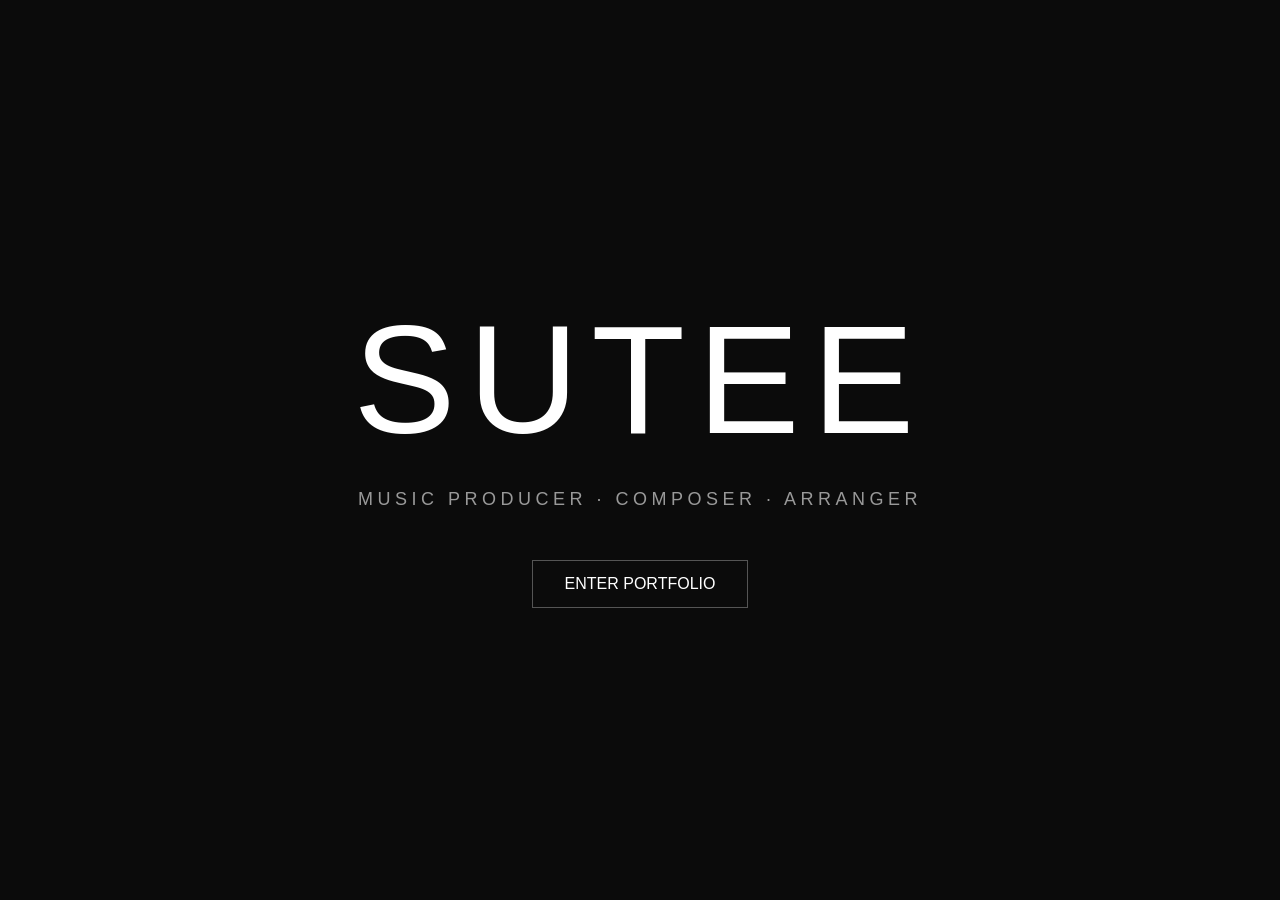
==== index.html @ 7c0ef277 "Create index.html" ====
<!DOCTYPE html>
<html lang="th">
<head>
    <meta charset="UTF-8">
    <meta name="viewport" content="width=device-width, initial-scale=1.0">
    <title>Sutee — Music Producer</title>

    <style>
        * {
            box-sizing: border-box;
            margin: 0;
            padding: 0;
        }

        body {
            background: #0b0b0b;
            color: #ffffff;
            font-family: Arial, sans-serif;
        }

        .hero {
            min-height: 100vh;
            display: flex;
            align-items: center;
            justify-content: center;
            text-align: center;
            padding: 40px;
        }

        .hero h1 {
            font-size: clamp(60px, 12vw, 160px);
            letter-spacing: 0.08em;
            font-weight: 300;
        }

        .hero p {
            margin-top: 20px;
            font-size: 18px;
            letter-spacing: 0.25em;
            color: #999;
        }

        .enter {
            display: inline-block;
            margin-top: 50px;
            padding: 14px 32px;
            border: 1px solid #555;
            color: white;
            text-decoration: none;
            transition: 0.3s;
        }

        .enter:hover {
            background: white;
            color: black;
        }
    </style>
</head>

<body>

    <section class="hero">

        <div>
            <h1>SUTEE</h1>

            <p>
                MUSIC PRODUCER · COMPOSER · ARRANGER
            </p>

            <a href="#" class="enter">
                ENTER PORTFOLIO
            </a>
        </div>

    </section>

</body>
</html>
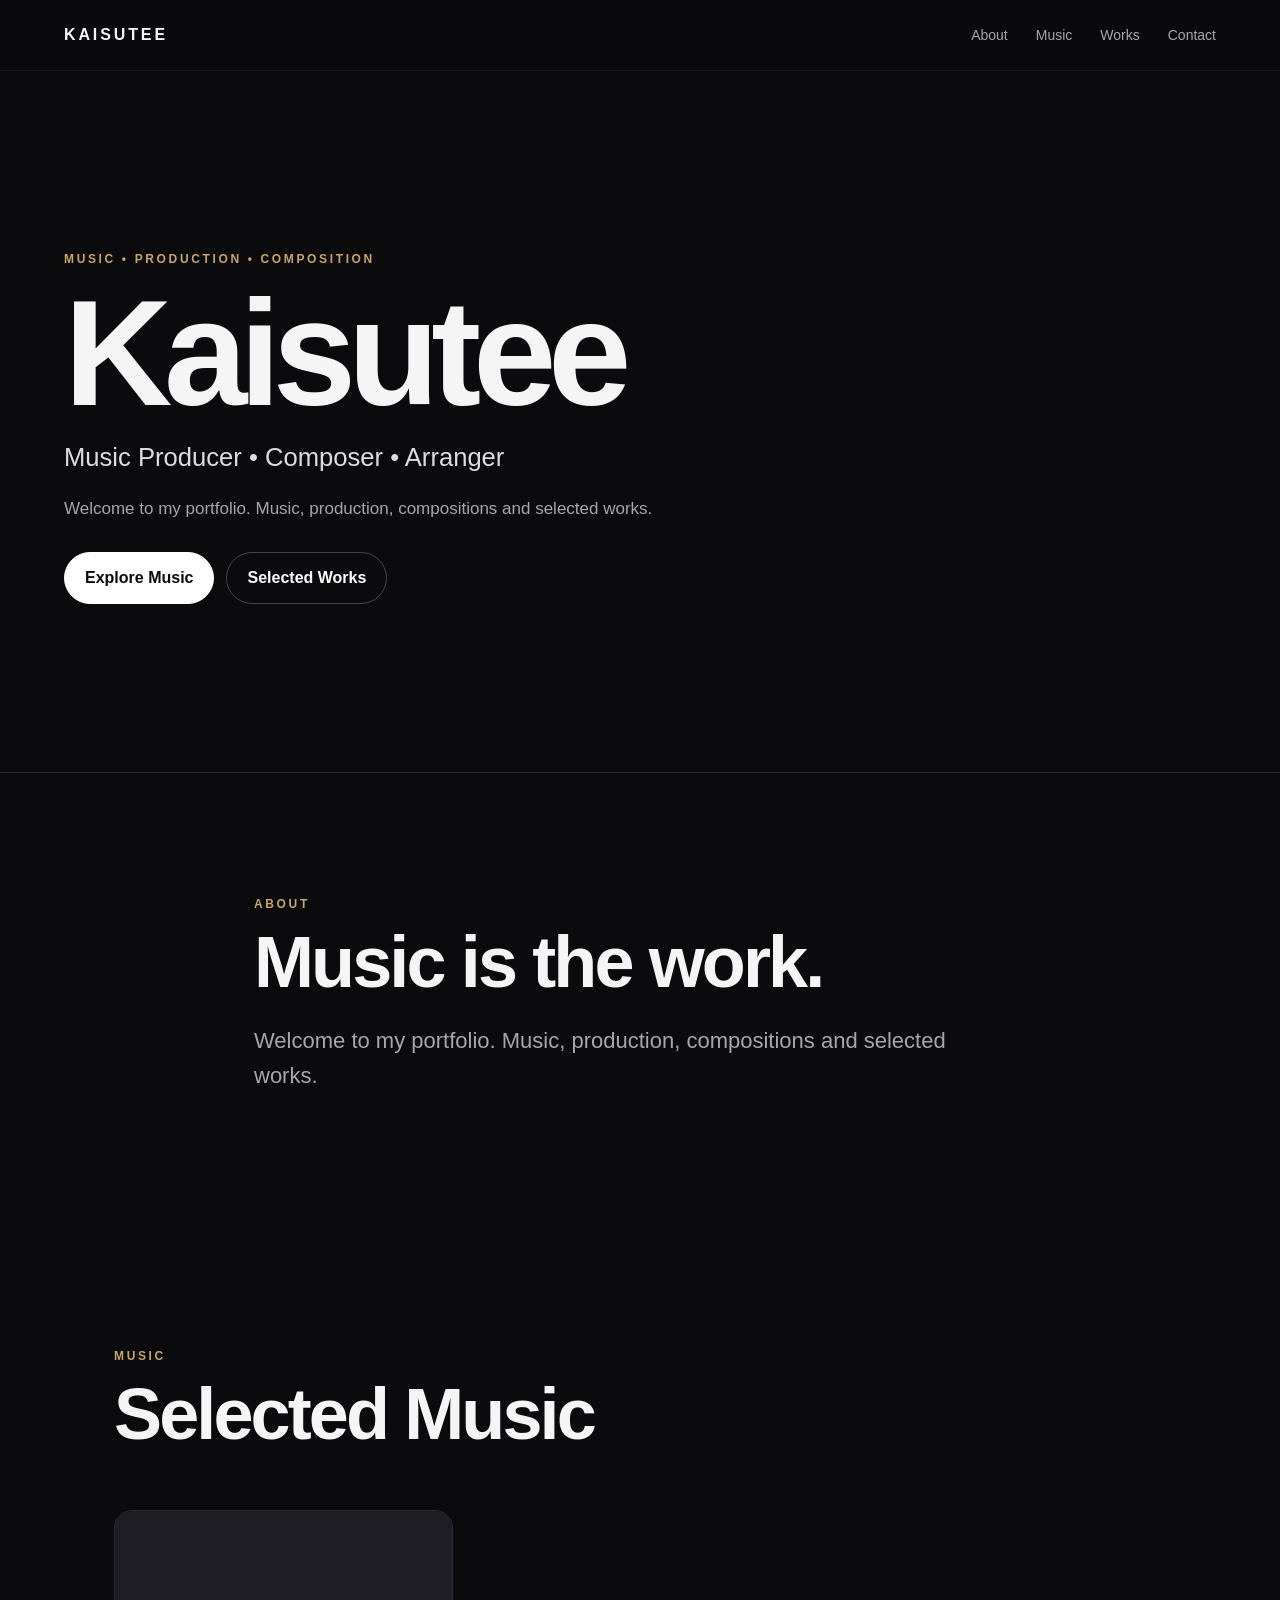
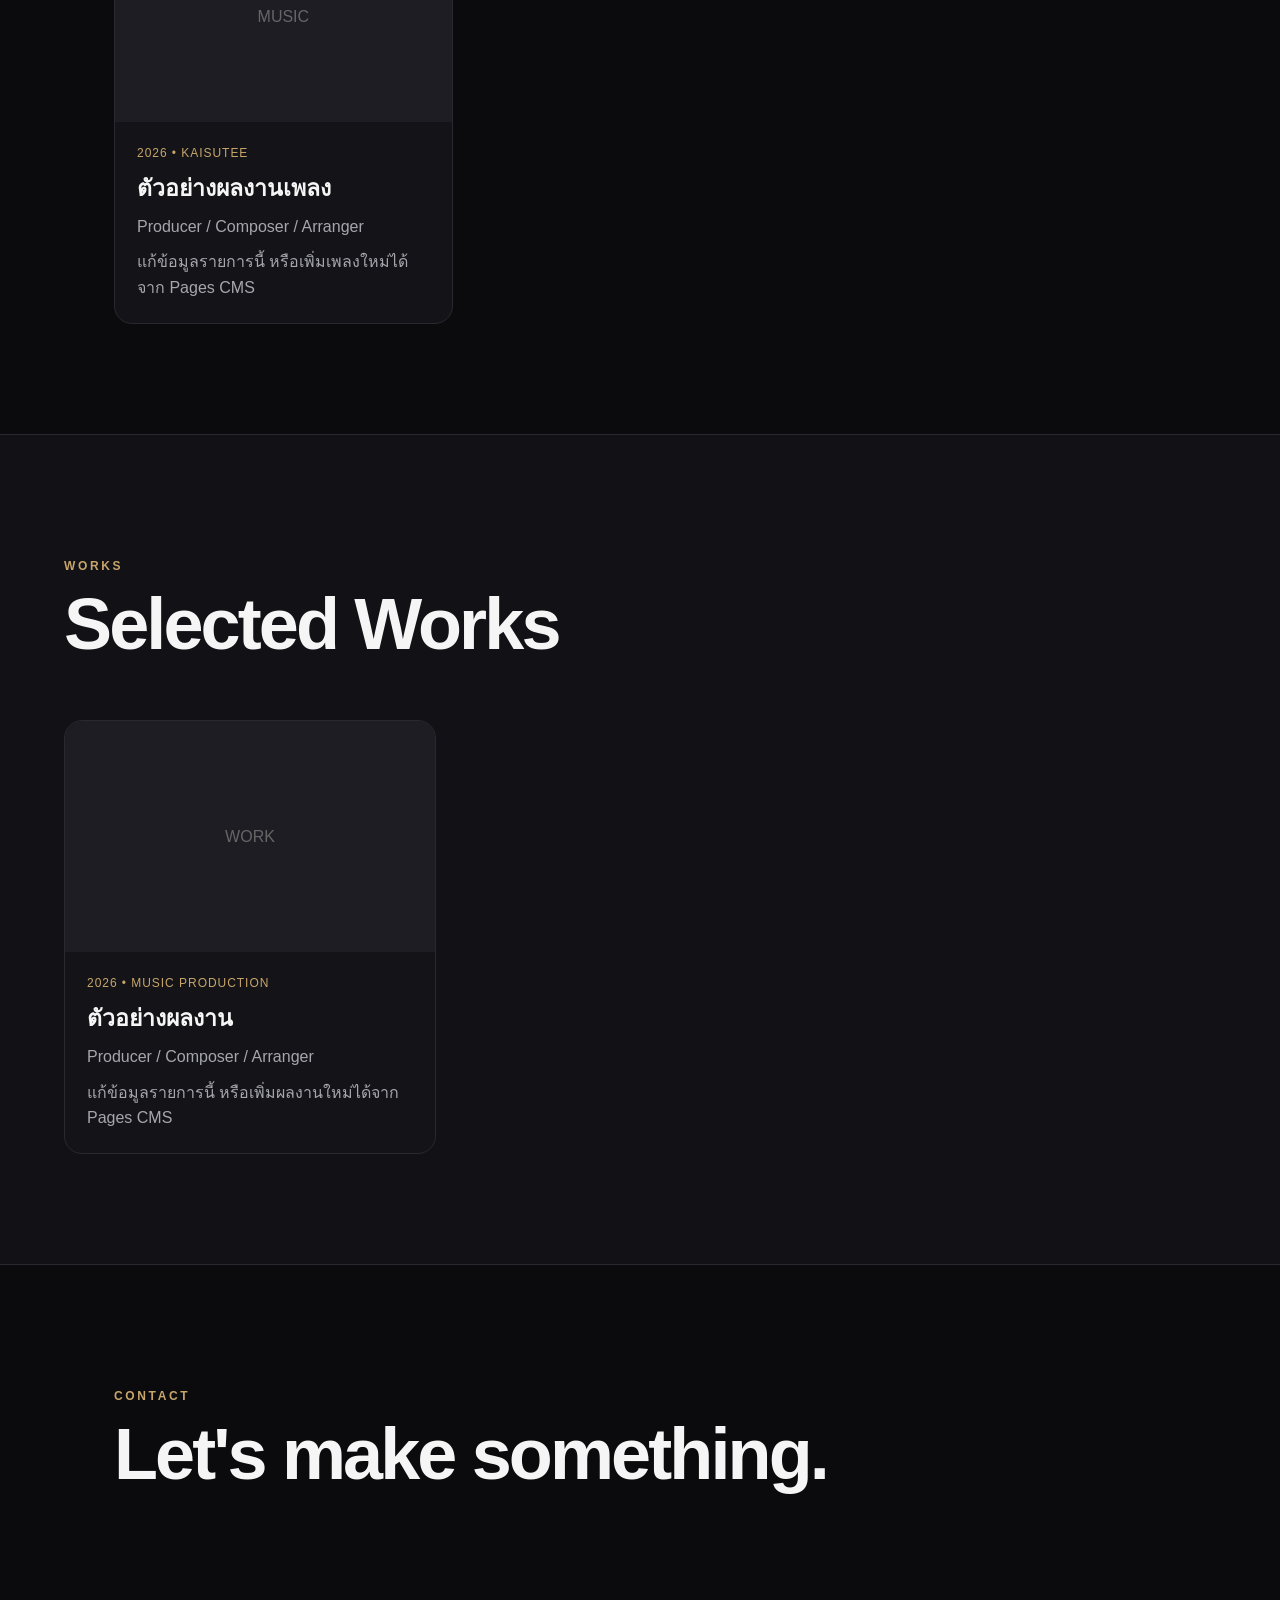
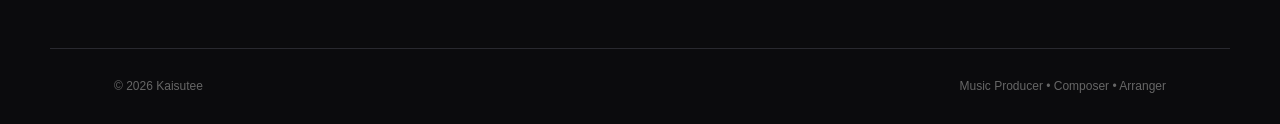
==== commit 61fc320f: "Add files via upload" ====
--- a/index.html
+++ b/index.html
@@ -1,79 +1,76 @@
-<!DOCTYPE html>
+<!doctype html>
 <html lang="th">
 <head>
-    <meta charset="UTF-8">
-    <meta name="viewport" content="width=device-width, initial-scale=1.0">
-    <title>Sutee — Music Producer</title>
+  <meta charset="utf-8">
+  <meta name="viewport" content="width=device-width,initial-scale=1">
+  <meta name="description" content="Kaisutee — Music Producer, Composer and Arranger">
+  <title>Kaisutee Portfolio</title>
+  <link rel="stylesheet" href="styles.css">
+</head>
+<body>
+  <header class="nav">
+    <a class="brand" href="#top">KAISUTEE</a>
+    <nav>
+      <a href="#about">About</a>
+      <a href="#music">Music</a>
+      <a href="#works">Works</a>
+      <a href="#contact">Contact</a>
+    </nav>
+  </header>
 
-    <style>
-        * {
-            box-sizing: border-box;
-            margin: 0;
-            padding: 0;
-        }
-
-        body {
-            background: #0b0b0b;
-            color: #ffffff;
-            font-family: Arial, sans-serif;
-        }
-
-        .hero {
-            min-height: 100vh;
-            display: flex;
-            align-items: center;
-            justify-content: center;
-            text-align: center;
-            padding: 40px;
-        }
-
-        .hero h1 {
-            font-size: clamp(60px, 12vw, 160px);
-            letter-spacing: 0.08em;
-            font-weight: 300;
-        }
-
-        .hero p {
-            margin-top: 20px;
-            font-size: 18px;
-            letter-spacing: 0.25em;
-            color: #999;
-        }
-
-        .enter {
-            display: inline-block;
-            margin-top: 50px;
-            padding: 14px 32px;
-            border: 1px solid #555;
-            color: white;
-            text-decoration: none;
-            transition: 0.3s;
-        }
-
-        .enter:hover {
-            background: white;
-            color: black;
-        }
-    </style>
-</head>
-
-<body>
-
+  <main id="top">
     <section class="hero">
-
-        <div>
-            <h1>SUTEE</h1>
-
-            <p>
-                MUSIC PRODUCER · COMPOSER · ARRANGER
-            </p>
-
-            <a href="#" class="enter">
-                ENTER PORTFOLIO
-            </a>
+      <div class="hero-inner">
+        <p class="eyebrow">MUSIC • PRODUCTION • COMPOSITION</p>
+        <h1 id="heroName">Kaisutee</h1>
+        <p class="tagline" id="heroTagline">Music Producer • Composer • Arranger</p>
+        <p class="intro" id="heroBio"></p>
+        <div class="buttons">
+          <a href="#music" class="button">Explore Music</a>
+          <a href="#works" class="button ghost">Selected Works</a>
         </div>
-
+      </div>
     </section>
 
+    <section id="about" class="section narrow">
+      <p class="section-kicker">ABOUT</p>
+      <h2>Music is the work.</h2>
+      <p id="aboutBio" class="large-copy"></p>
+    </section>
+
+    <section id="music" class="section">
+      <div class="section-head">
+        <div>
+          <p class="section-kicker">MUSIC</p>
+          <h2>Selected Music</h2>
+        </div>
+      </div>
+      <div id="musicGrid" class="grid"></div>
+    </section>
+
+    <section id="works" class="section alt">
+      <div class="section-head">
+        <div>
+          <p class="section-kicker">WORKS</p>
+          <h2>Selected Works</h2>
+        </div>
+      </div>
+      <div id="worksGrid" class="grid"></div>
+    </section>
+
+    <section id="contact" class="section contact">
+      <p class="section-kicker">CONTACT</p>
+      <h2>Let's make something.</h2>
+      <a id="emailLink" class="contact-link" href="#">Contact Kaisutee</a>
+      <div id="socials" class="socials"></div>
+    </section>
+  </main>
+
+  <footer>
+    <span>© <span id="year"></span> Kaisutee</span>
+    <span>Music Producer • Composer • Arranger</span>
+  </footer>
+
+  <script src="app.js"></script>
 </body>
 </html>
--- a/styles.css
+++ b/styles.css
@@ -0,0 +1,23 @@
+:root{
+  --bg:#0b0b0d;--panel:#141418;--text:#f5f5f5;--muted:#a6a6ad;
+  --line:#29292f;--accent:#c7a56b;--max:1180px;
+}
+*{box-sizing:border-box}html{scroll-behavior:smooth}
+body{margin:0;background:var(--bg);color:var(--text);font-family:-apple-system,BlinkMacSystemFont,"Segoe UI",Arial,sans-serif;line-height:1.6}
+a{color:inherit;text-decoration:none}.nav{position:sticky;top:0;z-index:10;display:flex;justify-content:space-between;align-items:center;padding:22px 5vw;background:rgba(11,11,13,.86);backdrop-filter:blur(16px);border-bottom:1px solid rgba(255,255,255,.06)}
+.brand{font-weight:800;letter-spacing:.18em}.nav nav{display:flex;gap:28px;color:var(--muted);font-size:14px}.nav nav a:hover{color:#fff}
+.hero{min-height:78vh;display:flex;align-items:center;padding:80px 5vw;border-bottom:1px solid var(--line)}
+.hero-inner{width:100%;max-width:var(--max);margin:auto}.eyebrow,.section-kicker{font-size:12px;letter-spacing:.22em;color:var(--accent);font-weight:700}
+h1{font-size:clamp(58px,12vw,150px);line-height:.88;letter-spacing:-.055em;margin:18px 0}
+.tagline{font-size:clamp(18px,2vw,26px);color:#ddd;margin:0 0 16px}.intro{max-width:650px;color:var(--muted);font-size:17px}
+.buttons{display:flex;gap:12px;margin-top:30px}.button{display:inline-block;padding:12px 20px;border:1px solid #fff;background:#fff;color:#0b0b0d;border-radius:999px;font-weight:700}.button.ghost{background:transparent;color:#fff;border-color:#444}
+.section{max-width:var(--max);margin:auto;padding:110px 5vw}.section.alt{max-width:none;background:#111116;border-top:1px solid var(--line);border-bottom:1px solid var(--line)}.section.alt>*{max-width:var(--max);margin-left:auto;margin-right:auto}
+.narrow{max-width:900px}.section h2{font-size:clamp(36px,6vw,72px);line-height:1;margin:12px 0 25px;letter-spacing:-.04em}.large-copy{font-size:22px;color:var(--muted);max-width:760px}
+.section-head{display:flex;justify-content:space-between;align-items:end;margin-bottom:35px}
+.grid{display:grid;grid-template-columns:repeat(3,1fr);gap:18px}
+.card{background:var(--panel);border:1px solid var(--line);border-radius:18px;overflow:hidden;min-height:240px;display:flex;flex-direction:column}
+.card-media{aspect-ratio:16/10;background:#1d1d23;display:flex;align-items:center;justify-content:center;color:#666;overflow:hidden}.card-media img{width:100%;height:100%;object-fit:cover}.card-body{padding:22px}.meta{color:var(--accent);font-size:12px;letter-spacing:.08em;text-transform:uppercase}.card h3{margin:7px 0;font-size:23px}.card p{color:var(--muted);margin:0}.links{display:flex;gap:14px;margin-top:15px;font-size:13px;color:#ddd}.links a{text-decoration:underline}
+.contact{padding-bottom:130px}.contact-link{display:inline-block;font-size:30px;margin-top:10px;border-bottom:1px solid var(--accent)}.socials{display:flex;gap:20px;margin-top:28px;color:var(--muted)}
+footer{max-width:var(--max);margin:auto;padding:28px 5vw;display:flex;justify-content:space-between;color:#666;font-size:12px;border-top:1px solid var(--line)}
+.empty{padding:30px;border:1px dashed #333;border-radius:14px;color:var(--muted)}
+@media(max-width:800px){.nav nav{gap:14px}.grid{grid-template-columns:1fr}.hero{min-height:70vh}.section{padding:75px 6vw}.nav{padding:18px 6vw}.nav nav a:nth-child(-n+2){display:none}footer{flex-direction:column;gap:8px}}
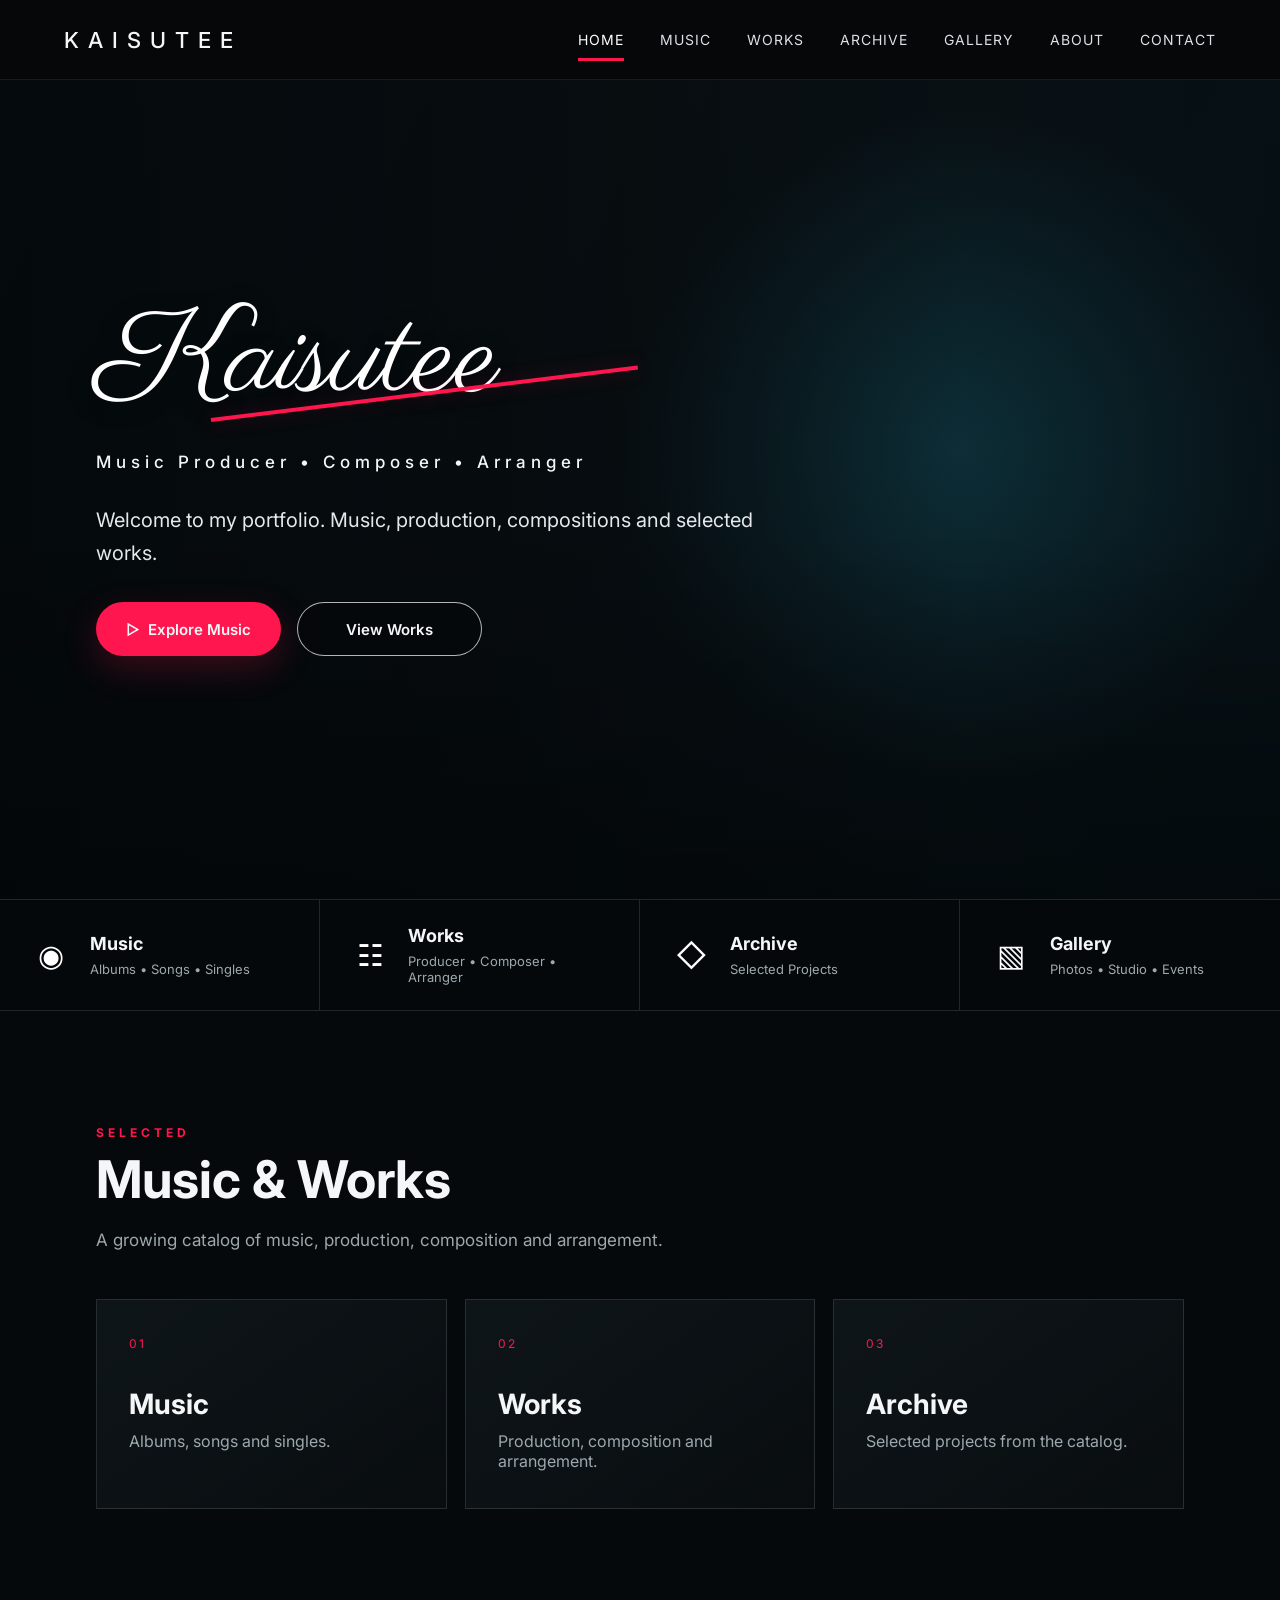
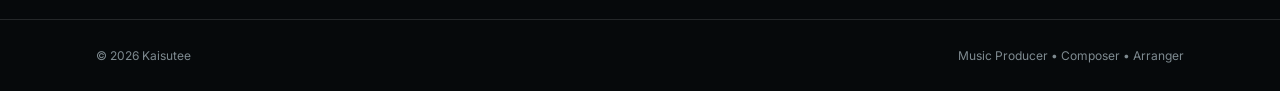
==== commit c268802d: "Add files via upload" ====
--- a/index.html
+++ b/index.html
@@ -1,76 +1,72 @@
 <!doctype html>
-<html lang="th">
+<html lang="en">
 <head>
   <meta charset="utf-8">
-  <meta name="viewport" content="width=device-width,initial-scale=1">
-  <meta name="description" content="Kaisutee — Music Producer, Composer and Arranger">
-  <title>Kaisutee Portfolio</title>
+  <meta name="viewport" content="width=device-width, initial-scale=1">
+  <title>Kaisutee — Music Producer • Composer • Arranger</title>
+  <meta name="description" content="Kaisutee — Music Producer, Composer and Arranger.">
   <link rel="stylesheet" href="styles.css">
 </head>
 <body>
-  <header class="nav">
-    <a class="brand" href="#top">KAISUTEE</a>
-    <nav>
-      <a href="#about">About</a>
-      <a href="#music">Music</a>
-      <a href="#works">Works</a>
-      <a href="#contact">Contact</a>
+<div id="app">
+  <header class="site-header">
+    <a class="brand" href="index.html">KAISUTEE</a>
+    <button class="nav-toggle" aria-label="Open menu">☰</button>
+    <nav class="nav">
+      <a class="active" href="index.html">HOME</a>
+      <a href="music.html">MUSIC</a>
+      <a href="works.html">WORKS</a>
+      <a href="archive.html">ARCHIVE</a>
+      <a href="gallery.html">GALLERY</a>
+      <a href="about.html">ABOUT</a>
+      <a href="contact.html">CONTACT</a>
     </nav>
   </header>
 
-  <main id="top">
-    <section class="hero">
-      <div class="hero-inner">
-        <p class="eyebrow">MUSIC • PRODUCTION • COMPOSITION</p>
-        <h1 id="heroName">Kaisutee</h1>
-        <p class="tagline" id="heroTagline">Music Producer • Composer • Arranger</p>
-        <p class="intro" id="heroBio"></p>
-        <div class="buttons">
-          <a href="#music" class="button">Explore Music</a>
-          <a href="#works" class="button ghost">Selected Works</a>
+  <main>
+    <section class="hero" id="hero">
+      <div class="hero-image" id="heroImage"></div>
+      <div class="hero-overlay"></div>
+      <div class="hero-content">
+        <div class="hero-copy">
+          <div class="script">Kaisutee</div>
+          <div class="accent-line"></div>
+          <div class="eyebrow" id="tagline">MUSIC PRODUCER • COMPOSER • ARRANGER</div>
+          <p id="bio">Welcome to my portfolio.<br>Music, production, compositions<br>and selected works.</p>
+          <div class="actions">
+            <a class="btn primary" href="music.html">▷ &nbsp;Explore Music</a>
+            <a class="btn secondary" href="works.html">View Works</a>
+          </div>
         </div>
       </div>
     </section>
 
-    <section id="about" class="section narrow">
-      <p class="section-kicker">ABOUT</p>
-      <h2>Music is the work.</h2>
-      <p id="aboutBio" class="large-copy"></p>
+    <section class="quick-links">
+      <a href="music.html"><span class="icon">◉</span><span><b>Music</b><small>Albums • Songs • Singles</small></span></a>
+      <a href="works.html"><span class="icon">☷</span><span><b>Works</b><small>Producer • Composer • Arranger</small></span></a>
+      <a href="archive.html"><span class="icon">◇</span><span><b>Archive</b><small>Selected Projects</small></span></a>
+      <a href="gallery.html"><span class="icon">▧</span><span><b>Gallery</b><small>Photos • Studio • Events</small></span></a>
     </section>
 
-    <section id="music" class="section">
+    <section class="section intro">
       <div class="section-head">
-        <div>
-          <p class="section-kicker">MUSIC</p>
-          <h2>Selected Music</h2>
-        </div>
+        <span class="section-kicker">SELECTED</span>
+        <h1>Music &amp; Works</h1>
+        <p>A growing catalog of music, production, composition and arrangement.</p>
       </div>
-      <div id="musicGrid" class="grid"></div>
-    </section>
-
-    <section id="works" class="section alt">
-      <div class="section-head">
-        <div>
-          <p class="section-kicker">WORKS</p>
-          <h2>Selected Works</h2>
-        </div>
+      <div class="feature-grid">
+        <a class="feature-card" href="music.html"><span>01</span><h2>Music</h2><p>Albums, songs and singles.</p></a>
+        <a class="feature-card" href="works.html"><span>02</span><h2>Works</h2><p>Production, composition and arrangement.</p></a>
+        <a class="feature-card" href="archive.html"><span>03</span><h2>Archive</h2><p>Selected projects from the catalog.</p></a>
       </div>
-      <div id="worksGrid" class="grid"></div>
-    </section>
-
-    <section id="contact" class="section contact">
-      <p class="section-kicker">CONTACT</p>
-      <h2>Let's make something.</h2>
-      <a id="emailLink" class="contact-link" href="#">Contact Kaisutee</a>
-      <div id="socials" class="socials"></div>
     </section>
   </main>
 
-  <footer>
-    <span>© <span id="year"></span> Kaisutee</span>
-    <span>Music Producer • Composer • Arranger</span>
+  <footer class="footer">
+    <div>© <span id="year"></span> Kaisutee</div>
+    <div>Music Producer • Composer • Arranger</div>
   </footer>
-
-  <script src="app.js"></script>
+</div>
+<script src="app.js"></script>
 </body>
 </html>
--- a/styles.css
+++ b/styles.css
@@ -1,23 +1,118 @@
+@import url('https://fonts.googleapis.com/css2?family=Inter:wght@400;500;600;700&family=Parisienne&display=swap');
+
 :root{
-  --bg:#0b0b0d;--panel:#141418;--text:#f5f5f5;--muted:#a6a6ad;
-  --line:#29292f;--accent:#c7a56b;--max:1180px;
+  --bg:#06090b;
+  --panel:#0d1216;
+  --text:#f4f6f7;
+  --muted:#9da8af;
+  --line:rgba(255,255,255,.12);
+  --accent:#ff164f;
+  --accent2:#0b3440;
+  --max:1500px;
 }
-*{box-sizing:border-box}html{scroll-behavior:smooth}
-body{margin:0;background:var(--bg);color:var(--text);font-family:-apple-system,BlinkMacSystemFont,"Segoe UI",Arial,sans-serif;line-height:1.6}
-a{color:inherit;text-decoration:none}.nav{position:sticky;top:0;z-index:10;display:flex;justify-content:space-between;align-items:center;padding:22px 5vw;background:rgba(11,11,13,.86);backdrop-filter:blur(16px);border-bottom:1px solid rgba(255,255,255,.06)}
-.brand{font-weight:800;letter-spacing:.18em}.nav nav{display:flex;gap:28px;color:var(--muted);font-size:14px}.nav nav a:hover{color:#fff}
-.hero{min-height:78vh;display:flex;align-items:center;padding:80px 5vw;border-bottom:1px solid var(--line)}
-.hero-inner{width:100%;max-width:var(--max);margin:auto}.eyebrow,.section-kicker{font-size:12px;letter-spacing:.22em;color:var(--accent);font-weight:700}
-h1{font-size:clamp(58px,12vw,150px);line-height:.88;letter-spacing:-.055em;margin:18px 0}
-.tagline{font-size:clamp(18px,2vw,26px);color:#ddd;margin:0 0 16px}.intro{max-width:650px;color:var(--muted);font-size:17px}
-.buttons{display:flex;gap:12px;margin-top:30px}.button{display:inline-block;padding:12px 20px;border:1px solid #fff;background:#fff;color:#0b0b0d;border-radius:999px;font-weight:700}.button.ghost{background:transparent;color:#fff;border-color:#444}
-.section{max-width:var(--max);margin:auto;padding:110px 5vw}.section.alt{max-width:none;background:#111116;border-top:1px solid var(--line);border-bottom:1px solid var(--line)}.section.alt>*{max-width:var(--max);margin-left:auto;margin-right:auto}
-.narrow{max-width:900px}.section h2{font-size:clamp(36px,6vw,72px);line-height:1;margin:12px 0 25px;letter-spacing:-.04em}.large-copy{font-size:22px;color:var(--muted);max-width:760px}
-.section-head{display:flex;justify-content:space-between;align-items:end;margin-bottom:35px}
-.grid{display:grid;grid-template-columns:repeat(3,1fr);gap:18px}
-.card{background:var(--panel);border:1px solid var(--line);border-radius:18px;overflow:hidden;min-height:240px;display:flex;flex-direction:column}
-.card-media{aspect-ratio:16/10;background:#1d1d23;display:flex;align-items:center;justify-content:center;color:#666;overflow:hidden}.card-media img{width:100%;height:100%;object-fit:cover}.card-body{padding:22px}.meta{color:var(--accent);font-size:12px;letter-spacing:.08em;text-transform:uppercase}.card h3{margin:7px 0;font-size:23px}.card p{color:var(--muted);margin:0}.links{display:flex;gap:14px;margin-top:15px;font-size:13px;color:#ddd}.links a{text-decoration:underline}
-.contact{padding-bottom:130px}.contact-link{display:inline-block;font-size:30px;margin-top:10px;border-bottom:1px solid var(--accent)}.socials{display:flex;gap:20px;margin-top:28px;color:var(--muted)}
-footer{max-width:var(--max);margin:auto;padding:28px 5vw;display:flex;justify-content:space-between;color:#666;font-size:12px;border-top:1px solid var(--line)}
-.empty{padding:30px;border:1px dashed #333;border-radius:14px;color:var(--muted)}
-@media(max-width:800px){.nav nav{gap:14px}.grid{grid-template-columns:1fr}.hero{min-height:70vh}.section{padding:75px 6vw}.nav{padding:18px 6vw}.nav nav a:nth-child(-n+2){display:none}footer{flex-direction:column;gap:8px}}
+*{box-sizing:border-box}
+html{scroll-behavior:smooth}
+body{margin:0;background:var(--bg);color:var(--text);font-family:Inter,Arial,sans-serif}
+a{color:inherit;text-decoration:none}
+button{font:inherit}
+.site-header{height:80px;background:#050708;display:flex;align-items:center;padding:0 5vw;border-bottom:1px solid rgba(255,255,255,.08);position:relative;z-index:10}
+.brand{font-size:22px;letter-spacing:9px;font-weight:500;margin-right:auto}
+.nav{display:flex;gap:36px;align-items:center}
+.nav a{font-size:14px;letter-spacing:1px;color:#dce1e4;padding:31px 0;position:relative}
+.nav a:hover,.nav a.active{color:#fff}
+.nav a.active:after{content:"";position:absolute;left:0;right:0;bottom:18px;height:3px;background:var(--accent)}
+.nav-toggle{display:none;background:none;border:0;color:white;font-size:24px}
+.hero{min-height:690px;height:calc(100vh - 80px);max-height:850px;position:relative;overflow:hidden;background:#081015}
+.hero-image{position:absolute;inset:0;background:
+  radial-gradient(circle at 75% 45%,rgba(17,67,80,.7),transparent 32%),
+  linear-gradient(115deg,#0b1519 0%,#0a1115 45%,#07151b 100%)}
+.hero-image.has-image{background-size:cover;background-position:center center}
+.hero-overlay{position:absolute;inset:0;background:linear-gradient(90deg,rgba(2,5,7,.72) 0%,rgba(2,5,7,.42) 45%,rgba(2,5,7,.15) 75%,rgba(2,5,7,.25) 100%),linear-gradient(0deg,rgba(0,0,0,.48),transparent 45%)}
+.hero-content{position:relative;z-index:2;height:100%;max-width:var(--max);margin:auto;padding:0 7.5vw;display:flex;align-items:center}
+.hero-copy{max-width:720px;margin-top:-15px}
+.script{font-family:Parisienne,cursive;font-size:118px;line-height:.9;color:#fff;text-shadow:0 4px 24px rgba(0,0,0,.3)}
+.accent-line{width:430px;height:4px;background:var(--accent);transform:rotate(-7deg);transform-origin:left;margin:3px 0 30px 115px;box-shadow:0 0 18px rgba(255,22,79,.25)}
+.eyebrow{font-size:17px;letter-spacing:5px;font-weight:500}
+.hero p{font-size:20px;line-height:1.65;color:#e5e9eb;margin:32px 0}
+.actions{display:flex;gap:16px}
+.btn{display:inline-flex;align-items:center;justify-content:center;min-width:185px;height:54px;border-radius:30px;font-size:15px;font-weight:600}
+.btn.primary{background:var(--accent);box-shadow:0 12px 35px rgba(255,22,79,.22)}
+.btn.secondary{border:1px solid rgba(255,255,255,.7);background:rgba(0,0,0,.15)}
+.quick-links{position:relative;margin-top:-1px;background:rgba(5,8,10,.94);border-top:1px solid var(--line);border-bottom:1px solid var(--line);display:grid;grid-template-columns:repeat(4,1fr);max-width:var(--max);margin-left:auto;margin-right:auto}
+.quick-links a{min-height:110px;display:flex;align-items:center;gap:22px;padding:20px 34px;border-right:1px solid var(--line)}
+.quick-links a:last-child{border-right:0}
+.quick-links b{display:block;font-size:18px;margin-bottom:7px}
+.quick-links small{display:block;color:var(--muted);font-size:13px}
+.icon{font-size:30px;color:#fff;width:34px;text-align:center}
+.section{max-width:var(--max);margin:auto;padding:110px 7.5vw}
+.section-head{max-width:760px}
+.section-kicker{color:var(--accent);letter-spacing:4px;font-size:12px;font-weight:700}
+h1{font-size:52px;line-height:1.05;margin:12px 0 18px}
+.section-head p{color:var(--muted);font-size:17px;line-height:1.7}
+.feature-grid{display:grid;grid-template-columns:repeat(3,1fr);gap:18px;margin-top:45px}
+.feature-card{padding:32px;background:linear-gradient(145deg,#0e1519,#090d10);border:1px solid var(--line);min-height:210px;transition:.25s}
+.feature-card:hover{transform:translateY(-5px);border-color:rgba(255,22,79,.6)}
+.feature-card span{color:var(--accent);font-size:12px;letter-spacing:2px}
+.feature-card h2{font-size:28px;margin:35px 0 10px}
+.feature-card p{color:var(--muted);margin:0}
+.footer{max-width:var(--max);margin:auto;border-top:1px solid var(--line);padding:28px 7.5vw;color:#7e8a90;font-size:12px;display:flex;justify-content:space-between}
+.page-hero{padding:110px 7.5vw 70px;max-width:var(--max);margin:auto;background:radial-gradient(circle at 70% 20%,rgba(10,58,72,.35),transparent 40%)}
+.page-hero h1{font-size:64px;margin:10px 0}
+.page-hero p{max-width:720px;color:var(--muted);line-height:1.7}
+.catalog{max-width:var(--max);margin:auto;padding:30px 7.5vw 110px}
+.toolbar{display:flex;gap:12px;margin-bottom:28px}
+.search{width:100%;max-width:460px;background:#0e1418;border:1px solid var(--line);color:#fff;padding:14px 16px;border-radius:8px;outline:none}
+.cards{display:grid;grid-template-columns:repeat(3,1fr);gap:22px}
+.card{background:#0d1216;border:1px solid var(--line);overflow:hidden}
+.card-media{aspect-ratio:1.25;background:#121a1f;display:flex;align-items:center;justify-content:center;color:#56636b;overflow:hidden}
+.card-media img{width:100%;height:100%;object-fit:cover}
+.card-body{padding:20px}
+.card-body h3{margin:0 0 8px;font-size:20px}
+.meta{color:#849198;font-size:12px;letter-spacing:1px}
+.card-body p{color:var(--muted);font-size:14px;line-height:1.6}
+.tag{display:inline-block;color:#fff;background:#17232a;border:1px solid var(--line);padding:6px 9px;border-radius:99px;font-size:11px;margin-top:8px}
+.empty{padding:40px;border:1px dashed var(--line);color:var(--muted)}
+.detail{max-width:900px;margin:auto;padding:80px 7.5vw}
+.detail-cover{width:100%;max-height:620px;object-fit:cover;background:#111820}
+.detail h1{margin-top:35px}
+.detail .lead{font-size:18px;color:#aeb8bd;line-height:1.8}
+.yt{margin-top:35px;aspect-ratio:16/9}
+.yt iframe{width:100%;height:100%;border:0}
+.gallery{grid-template-columns:repeat(4,1fr)}
+.gallery .card-media{aspect-ratio:1}
+@media(max-width:1000px){
+  .nav{gap:18px}
+  .hero{height:720px}
+  .script{font-size:90px}
+  .quick-links{grid-template-columns:repeat(2,1fr)}
+  .quick-links a:nth-child(2){border-right:0}
+  .cards,.feature-grid{grid-template-columns:repeat(2,1fr)}
+}
+@media(max-width:760px){
+  .site-header{height:68px;padding:0 20px}
+  .brand{font-size:17px;letter-spacing:6px}
+  .nav-toggle{display:block}
+  .nav{display:none;position:absolute;top:68px;left:0;right:0;background:#070a0c;padding:10px 20px;flex-direction:column;align-items:stretch}
+  .nav.open{display:flex}
+  .nav a{padding:15px 0}
+  .nav a.active:after{bottom:5px}
+  .hero{height:720px;min-height:0}
+  .hero-content{padding:0 25px;align-items:flex-end;padding-bottom:70px}
+  .hero-copy{max-width:100%}
+  .script{font-size:70px}
+  .accent-line{width:250px;margin-left:70px}
+  .eyebrow{font-size:12px;letter-spacing:3px}
+  .hero p{font-size:16px}
+  .actions{flex-wrap:wrap}
+  .btn{min-width:155px}
+  .quick-links{grid-template-columns:1fr}
+  .quick-links a{border-right:0;border-bottom:1px solid var(--line)}
+  .quick-links a:last-child{border-bottom:0}
+  .section{padding:75px 25px}
+  .page-hero{padding:70px 25px 45px}
+  .page-hero h1{font-size:45px}
+  .catalog{padding:20px 25px 75px}
+  .cards,.feature-grid,.gallery{grid-template-columns:1fr}
+  .footer{padding:25px;display:block}
+  .footer div+div{margin-top:8px}
+}
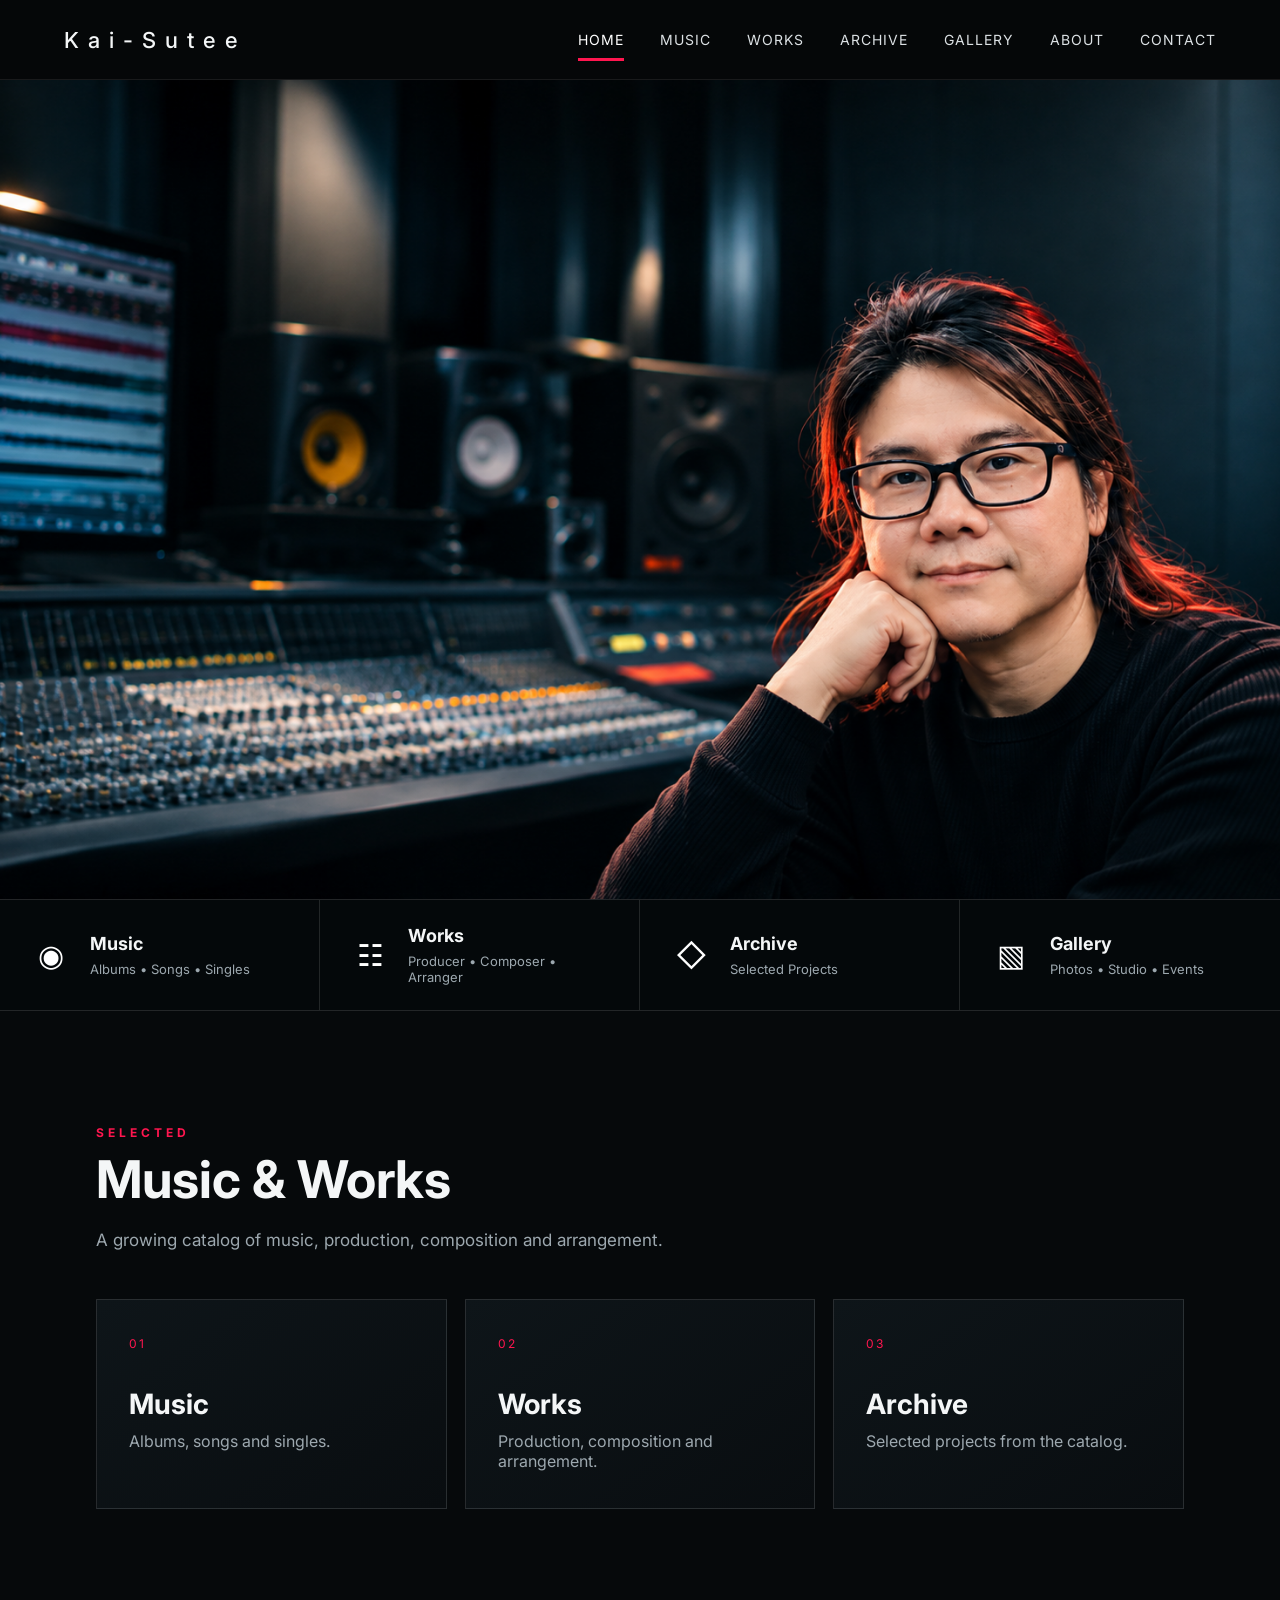
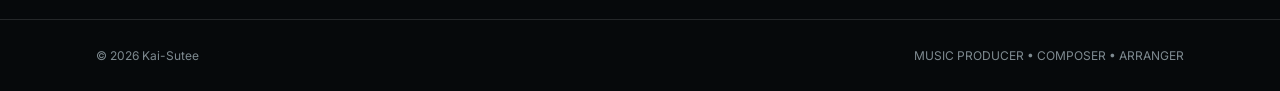
==== commit 706aab7d: "Add files via upload" ====
--- a/index.html
+++ b/index.html
@@ -10,7 +10,7 @@
 <body>
 <div id="app">
   <header class="site-header">
-    <a class="brand" href="index.html">KAISUTEE</a>
+    <a class="brand" id="siteName" href="index.html" aria-label="Home"></a>
     <button class="nav-toggle" aria-label="Open menu">☰</button>
     <nav class="nav">
       <a class="active" href="index.html">HOME</a>
@@ -24,28 +24,28 @@
   </header>
 
   <main>
-    <section class="hero" id="hero">
+    <!-- HOME HERO: image only. All logo/text/buttons are controlled outside this block. -->
+    <section class="hero" id="hero" aria-label="Main page cover">
       <div class="hero-image" id="heroImage"></div>
-      <div class="hero-overlay"></div>
-      <div class="hero-content">
-        <div class="hero-copy">
-          <div class="script">Kaisutee</div>
-          <div class="accent-line"></div>
-          <div class="eyebrow" id="tagline">MUSIC PRODUCER • COMPOSER • ARRANGER</div>
-          <p id="bio">Welcome to my portfolio.<br>Music, production, compositions<br>and selected works.</p>
-          <div class="actions">
-            <a class="btn primary" href="music.html">▷ &nbsp;Explore Music</a>
-            <a class="btn secondary" href="works.html">View Works</a>
-          </div>
-        </div>
-      </div>
     </section>
 
     <section class="quick-links">
-      <a href="music.html"><span class="icon">◉</span><span><b>Music</b><small>Albums • Songs • Singles</small></span></a>
-      <a href="works.html"><span class="icon">☷</span><span><b>Works</b><small>Producer • Composer • Arranger</small></span></a>
-      <a href="archive.html"><span class="icon">◇</span><span><b>Archive</b><small>Selected Projects</small></span></a>
-      <a href="gallery.html"><span class="icon">▧</span><span><b>Gallery</b><small>Photos • Studio • Events</small></span></a>
+      <a href="music.html">
+        <span class="icon">◉</span>
+        <span><b>Music</b><small>Albums • Songs • Singles</small></span>
+      </a>
+      <a href="works.html">
+        <span class="icon">☷</span>
+        <span><b>Works</b><small>Producer • Composer • Arranger</small></span>
+      </a>
+      <a href="archive.html">
+        <span class="icon">◇</span>
+        <span><b>Archive</b><small>Selected Projects</small></span>
+      </a>
+      <a href="gallery.html">
+        <span class="icon">▧</span>
+        <span><b>Gallery</b><small>Photos • Studio • Events</small></span>
+      </a>
     </section>
 
     <section class="section intro">
@@ -55,16 +55,22 @@
         <p>A growing catalog of music, production, composition and arrangement.</p>
       </div>
       <div class="feature-grid">
-        <a class="feature-card" href="music.html"><span>01</span><h2>Music</h2><p>Albums, songs and singles.</p></a>
-        <a class="feature-card" href="works.html"><span>02</span><h2>Works</h2><p>Production, composition and arrangement.</p></a>
-        <a class="feature-card" href="archive.html"><span>03</span><h2>Archive</h2><p>Selected projects from the catalog.</p></a>
+        <a class="feature-card" href="music.html">
+          <span>01</span><h2>Music</h2><p>Albums, songs and singles.</p>
+        </a>
+        <a class="feature-card" href="works.html">
+          <span>02</span><h2>Works</h2><p>Production, composition and arrangement.</p>
+        </a>
+        <a class="feature-card" href="archive.html">
+          <span>03</span><h2>Archive</h2><p>Selected projects from the catalog.</p>
+        </a>
       </div>
     </section>
   </main>
 
   <footer class="footer">
-    <div>© <span id="year"></span> Kaisutee</div>
-    <div>Music Producer • Composer • Arranger</div>
+    <div>© <span id="year"></span> <span id="footerName">Kaisutee</span></div>
+    <div id="footerTagline">Music Producer • Composer • Arranger</div>
   </footer>
 </div>
 <script src="app.js"></script>
--- a/styles.css
+++ b/styles.css
@@ -27,13 +27,9 @@
   radial-gradient(circle at 75% 45%,rgba(17,67,80,.7),transparent 32%),
   linear-gradient(115deg,#0b1519 0%,#0a1115 45%,#07151b 100%)}
 .hero-image.has-image{background-size:cover;background-position:center center}
-.hero-overlay{position:absolute;inset:0;background:linear-gradient(90deg,rgba(2,5,7,.72) 0%,rgba(2,5,7,.42) 45%,rgba(2,5,7,.15) 75%,rgba(2,5,7,.25) 100%),linear-gradient(0deg,rgba(0,0,0,.48),transparent 45%)}
-.hero-content{position:relative;z-index:2;height:100%;max-width:var(--max);margin:auto;padding:0 7.5vw;display:flex;align-items:center}
-.hero-copy{max-width:720px;margin-top:-15px}
 .script{font-family:Parisienne,cursive;font-size:118px;line-height:.9;color:#fff;text-shadow:0 4px 24px rgba(0,0,0,.3)}
 .accent-line{width:430px;height:4px;background:var(--accent);transform:rotate(-7deg);transform-origin:left;margin:3px 0 30px 115px;box-shadow:0 0 18px rgba(255,22,79,.25)}
 .eyebrow{font-size:17px;letter-spacing:5px;font-weight:500}
-.hero p{font-size:20px;line-height:1.65;color:#e5e9eb;margin:32px 0}
 .actions{display:flex;gap:16px}
 .btn{display:inline-flex;align-items:center;justify-content:center;min-width:185px;height:54px;border-radius:30px;font-size:15px;font-weight:600}
 .btn.primary{background:var(--accent);box-shadow:0 12px 35px rgba(255,22,79,.22)}
@@ -97,12 +93,9 @@
   .nav a{padding:15px 0}
   .nav a.active:after{bottom:5px}
   .hero{height:720px;min-height:0}
-  .hero-content{padding:0 25px;align-items:flex-end;padding-bottom:70px}
-  .hero-copy{max-width:100%}
   .script{font-size:70px}
   .accent-line{width:250px;margin-left:70px}
   .eyebrow{font-size:12px;letter-spacing:3px}
-  .hero p{font-size:16px}
   .actions{flex-wrap:wrap}
   .btn{min-width:155px}
   .quick-links{grid-template-columns:1fr}
@@ -116,3 +109,14 @@
   .footer{padding:25px;display:block}
   .footer div+div{margin-top:8px}
 }
+
+/* HOME HERO — image only */
+.hero-image {
+  position: absolute;
+  inset: 0;
+  background: #081015 center center / cover no-repeat;
+}
+.hero-image.has-image {
+  background-size: cover;
+  background-position: center center;
+}
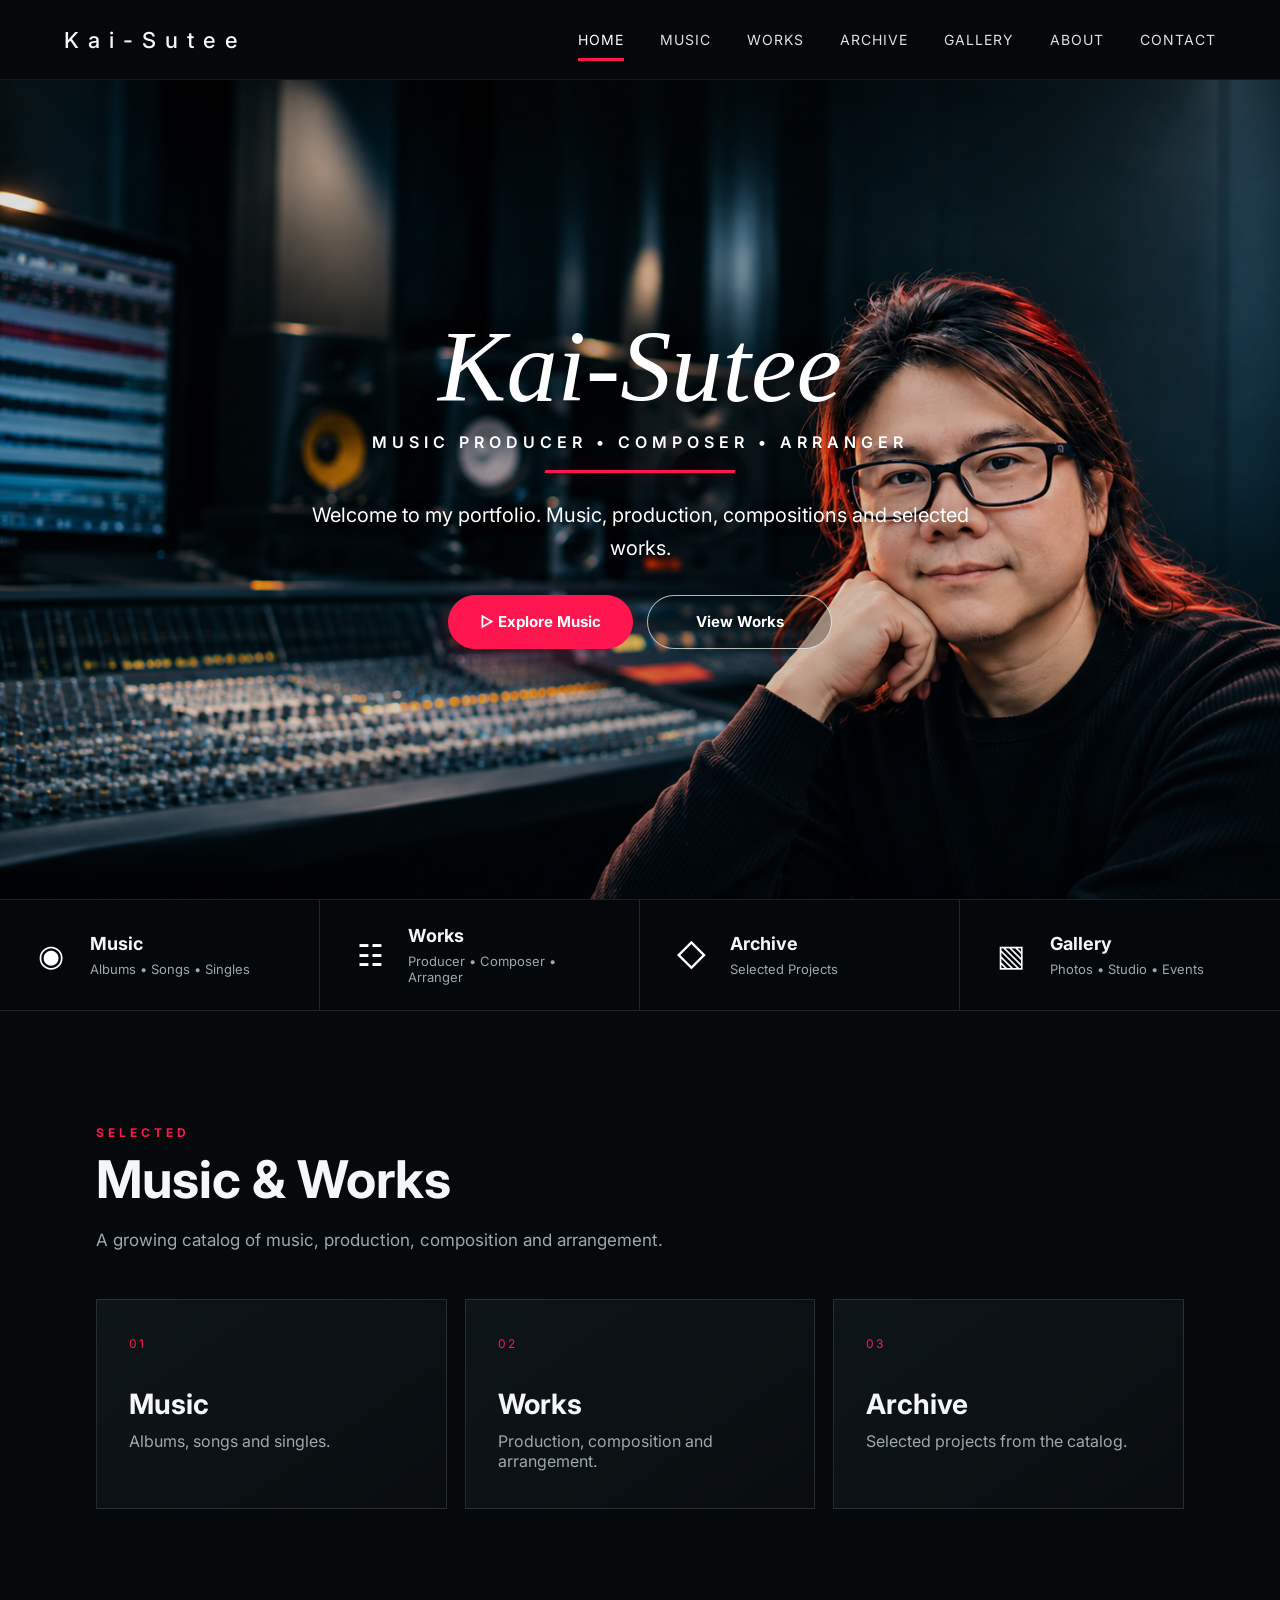
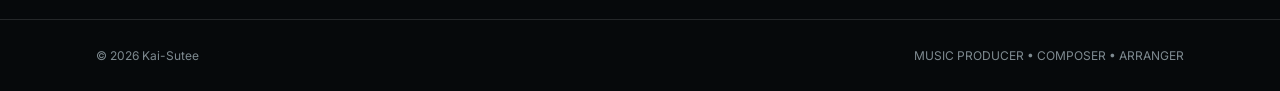
==== commit 897c7c10: "Add files via upload" ====
--- a/index.html
+++ b/index.html
@@ -24,9 +24,23 @@
   </header>
 
   <main>
-    <!-- HOME HERO: image only. All logo/text/buttons are controlled outside this block. -->
+    <!-- HOME HERO -->
     <section class="hero" id="hero" aria-label="Main page cover">
       <div class="hero-image" id="heroImage"></div>
+      <div class="hero-overlay"></div>
+
+      <div class="hero-content">
+        <div class="hero-copy">
+          <div class="hero-title" id="heroTitle"></div>
+          <div class="eyebrow" id="heroTagline"></div>
+          <div class="accent-line"></div>
+          <p id="heroBio"></p>
+          <div class="actions">
+            <a class="btn primary" id="heroPrimaryButton" href="music.html"></a>
+            <a class="btn secondary" id="heroSecondaryButton" href="works.html"></a>
+          </div>
+        </div>
+      </div>
     </section>
 
     <section class="quick-links">
--- a/styles.css
+++ b/styles.css
@@ -120,3 +120,119 @@
   background-size: cover;
   background-position: center center;
 }
+
+/* HOME HERO — centered CMS-driven text */
+.hero-overlay {
+  position: absolute;
+  inset: 0;
+  background: linear-gradient(
+    90deg,
+    rgba(2,5,7,.12) 0%,
+    rgba(2,5,7,.20) 50%,
+    rgba(2,5,7,.10) 100%
+  );
+  z-index: 1;
+}
+
+.hero-content {
+  position: relative;
+  z-index: 2;
+  height: 100%;
+  max-width: var(--max);
+  margin: auto;
+  padding: 0 40px;
+  display: flex;
+  align-items: center;
+  justify-content: center;
+  text-align: center;
+}
+
+.hero-copy {
+  max-width: 720px;
+  margin-top: -10px;
+}
+
+.hero .eyebrow {
+  font-size: 16px;
+  letter-spacing: 5px;
+  color: #fff;
+  font-weight: 600;
+}
+
+.hero .accent-line {
+  width: 190px;
+  height: 3px;
+  background: var(--accent);
+  transform: skewX(-20deg);
+  margin: 18px auto 26px;
+}
+
+.hero p {
+  font-size: 20px;
+  line-height: 1.65;
+  color: #fff;
+  margin: 0 0 30px;
+  text-shadow: 0 2px 14px rgba(0,0,0,.55);
+}
+
+.actions {
+  display: flex;
+  gap: 14px;
+  justify-content: center;
+}
+
+.btn {
+  display: inline-flex;
+  align-items: center;
+  justify-content: center;
+  padding: 14px 27px;
+  border-radius: 30px;
+  font-weight: 700;
+  border: 1px solid rgba(255,255,255,.55);
+}
+
+.btn.primary {
+  background: var(--accent);
+  border-color: var(--accent);
+  color: #fff;
+}
+
+.btn.secondary {
+  background: rgba(0,0,0,.25);
+  color: #fff;
+}
+
+@media (max-width: 700px) {
+  .hero-content {
+    padding: 0 24px;
+  }
+
+  .hero .eyebrow {
+    font-size: 12px;
+    letter-spacing: 3px;
+  }
+
+  .hero p {
+    font-size: 16px;
+  }
+
+  .actions {
+    flex-wrap: wrap;
+  }
+}
+
+/* Editable Hero title */
+.hero-title {
+  font-family: "Brush Script MT", "Segoe Script", "Snell Roundhand", cursive;
+  font-size: clamp(64px, 8vw, 112px);
+  line-height: .9;
+  color: #fff;
+  font-style: italic;
+  text-shadow: 0 4px 24px rgba(0,0,0,.45);
+  margin-bottom: 18px;
+}
+@media (max-width: 700px) {
+  .hero-title {
+    font-size: clamp(48px, 16vw, 78px);
+  }
+}
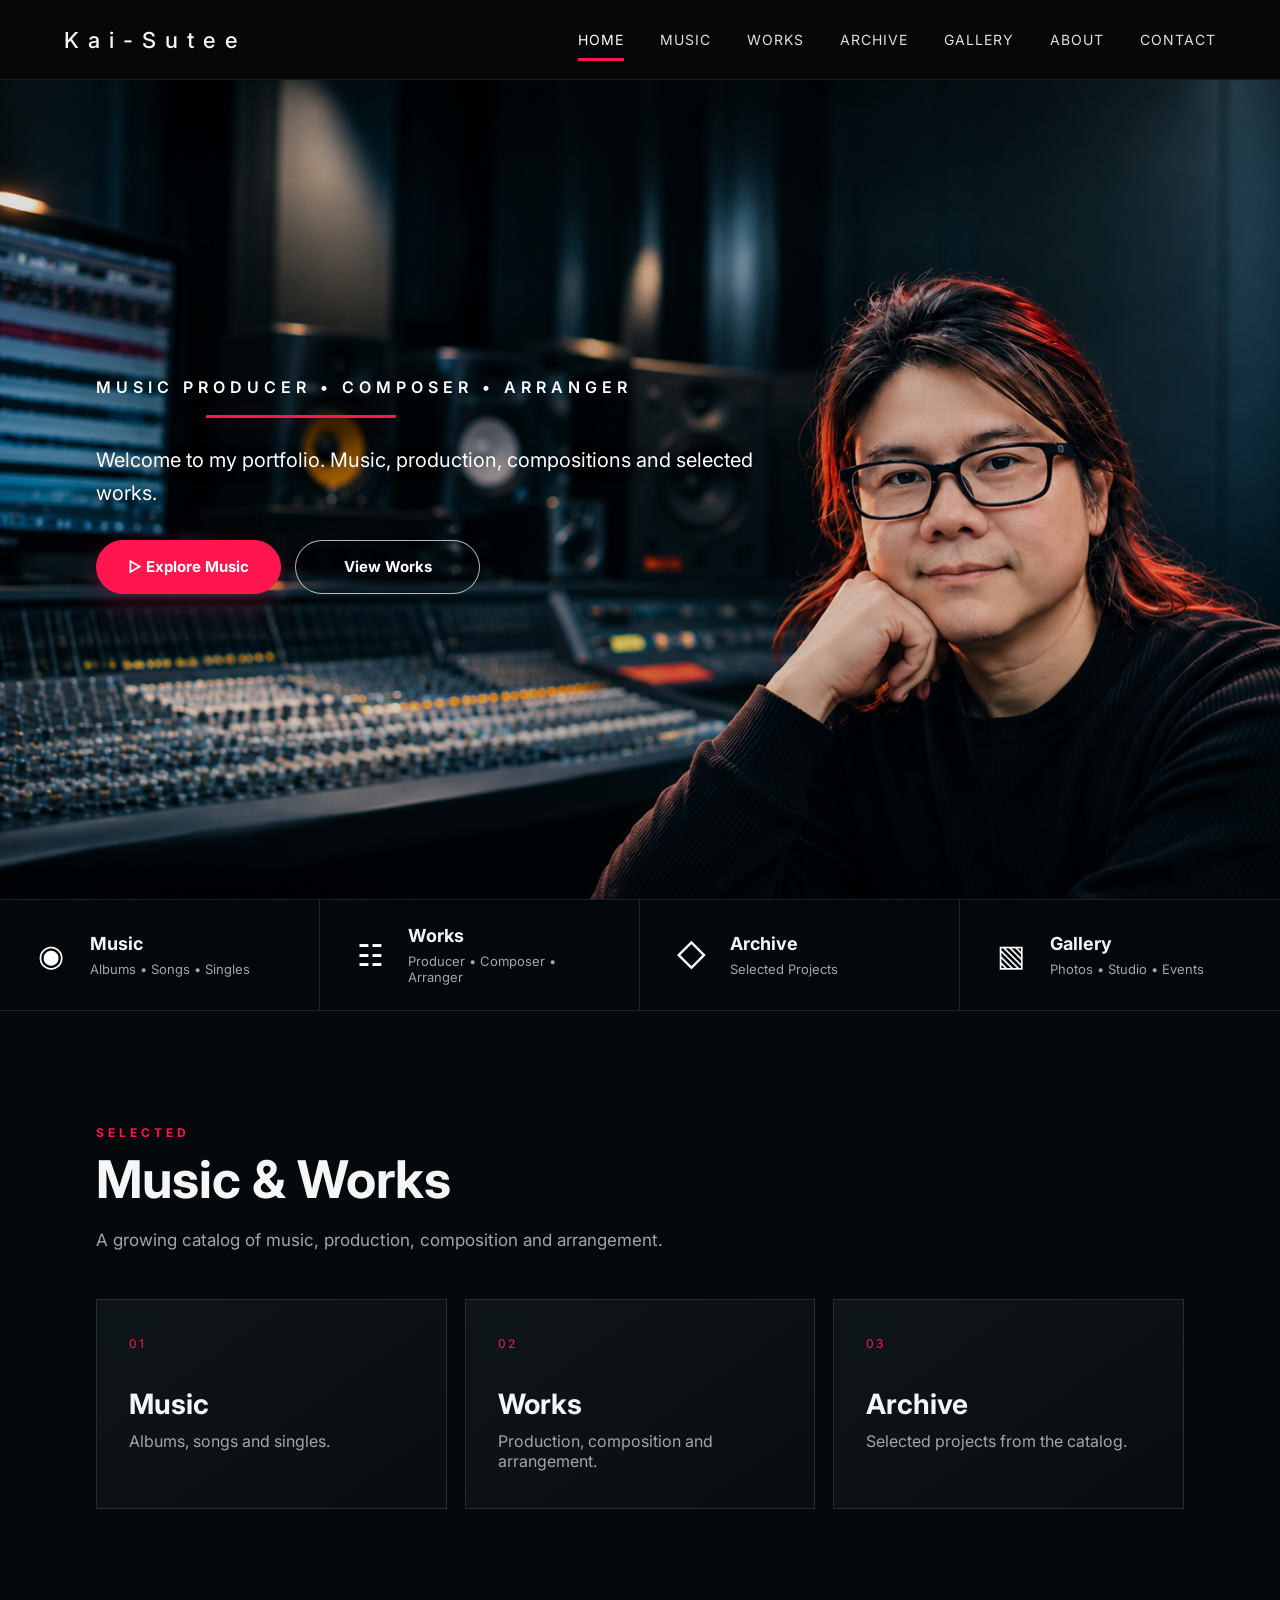
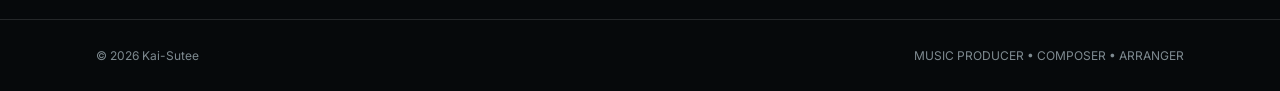
==== commit 659025f7: "Add files via upload" ====
--- a/index.html
+++ b/index.html
@@ -31,13 +31,12 @@
 
       <div class="hero-content">
         <div class="hero-copy">
-          <div class="hero-title" id="heroTitle"></div>
           <div class="eyebrow" id="heroTagline"></div>
           <div class="accent-line"></div>
           <p id="heroBio"></p>
           <div class="actions">
-            <a class="btn primary" id="heroPrimaryButton" href="music.html"></a>
-            <a class="btn secondary" id="heroSecondaryButton" href="works.html"></a>
+            <a class="btn primary" href="music.html">▷ Explore Music</a>
+            <a class="btn secondary" href="works.html">View Works</a>
           </div>
         </div>
       </div>
--- a/styles.css
+++ b/styles.css
@@ -143,8 +143,8 @@
   padding: 0 40px;
   display: flex;
   align-items: center;
-  justify-content: center;
-  text-align: center;
+  justify-content: flex-start;
+  text-align: left;
 }
 
 .hero-copy {
@@ -164,7 +164,7 @@
   height: 3px;
   background: var(--accent);
   transform: skewX(-20deg);
-  margin: 18px auto 26px;
+  margin: 18px 0 26px 110px;
 }
 
 .hero p {
@@ -178,7 +178,7 @@
 .actions {
   display: flex;
   gap: 14px;
-  justify-content: center;
+  justify-content: flex-start;
 }
 
 .btn {
@@ -221,18 +221,28 @@
   }
 }
 
-/* Editable Hero title */
-.hero-title {
-  font-family: "Brush Script MT", "Segoe Script", "Snell Roundhand", cursive;
-  font-size: clamp(64px, 8vw, 112px);
-  line-height: .9;
-  color: #fff;
-  font-style: italic;
-  text-shadow: 0 4px 24px rgba(0,0,0,.45);
-  margin-bottom: 18px;
-}
+/* HERO TEXT — original left-side placement */
+.hero-content {
+  padding-left: 7.5vw;
+  padding-right: 7.5vw;
+}
+
+.hero-copy {
+  text-align: left;
+}
+
 @media (max-width: 700px) {
-  .hero-title {
-    font-size: clamp(48px, 16vw, 78px);
-  }
-}
+  .hero-content {
+    padding-left: 25px;
+    padding-right: 25px;
+    justify-content: flex-start;
+  }
+
+  .hero-copy {
+    max-width: 100%;
+  }
+
+  .hero .accent-line {
+    margin-left: 70px;
+  }
+}
